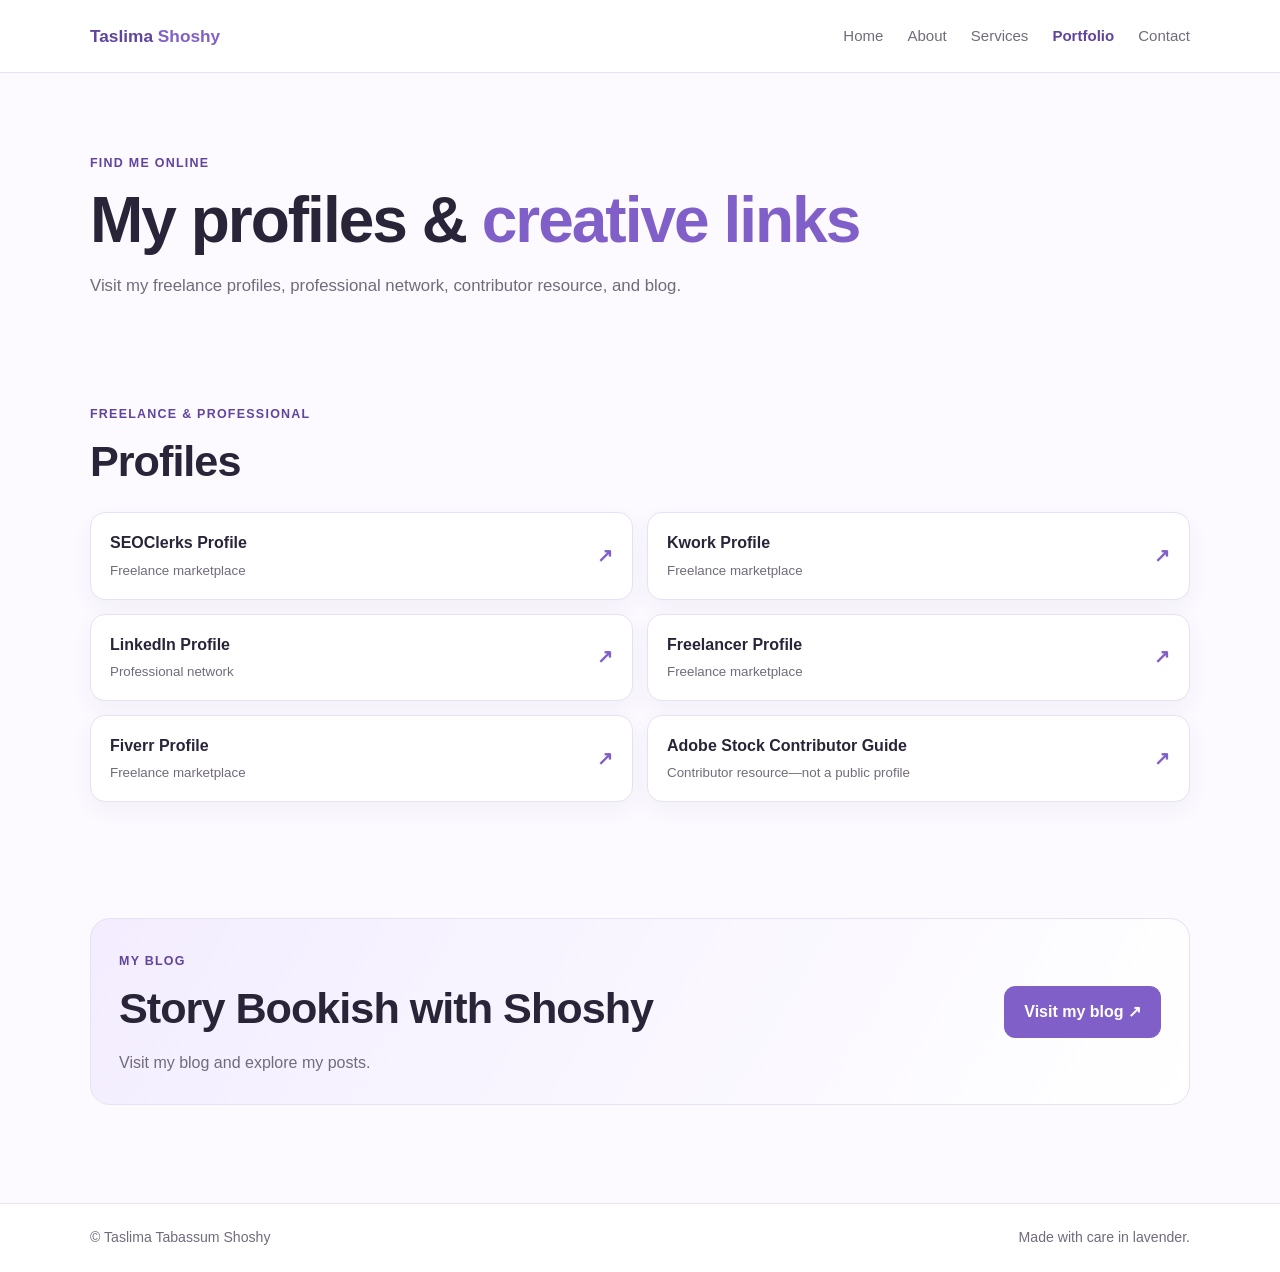
==== portfolio.html @ 029130a4 "Add files via upload" ====
<!DOCTYPE html>
<html lang="en">
<head>
  <meta charset="UTF-8">
  <meta name="viewport" content="width=device-width, initial-scale=1">
  <meta name="description" content="Portfolio links for Taslima Tabassum Shoshy.">
  <title>Portfolio | Taslima Tabassum Shoshy</title>
  <link rel="stylesheet" href="style.css">
  <script src="script.js" defer></script>
</head>
<body>
  <header class="site-header">
    <nav class="nav container" aria-label="Main navigation">
      <a class="brand" href="index.html">Taslima <span>Shoshy</span></a>
      <button class="menu-toggle" aria-label="Open menu" aria-expanded="false">☰</button>
      <div class="nav-links">
        <a href="index.html">Home</a>
        <a href="about.html">About</a>
        <a href="services.html">Services</a>
        <a href="portfolio.html" aria-current="page">Portfolio</a>
        <a href="contact.html">Contact</a>
      </div>
    </nav>
  </header>

  <main>
    <section class="page-hero container">
      <span class="eyebrow">FIND ME ONLINE</span>
      <h1>My profiles & <span class="text-gradient">creative links</span></h1>
      <p>Visit my freelance profiles, professional network, contributor resource, and blog.</p>
    </section>

    <section class="section container">
      <div class="section-heading">
        <span class="eyebrow">FREELANCE & PROFESSIONAL</span>
        <h2>Profiles</h2>
      </div>

      <div class="profile-grid">
        <a class="profile-link" href="https://www.seoclerk.com/user/tabassumshoshy" target="_blank" rel="noopener noreferrer">
          <span><strong>SEOClerks Profile</strong><small>Freelance marketplace</small></span><b>↗</b>
        </a>
        <a class="profile-link" href="https://kwork.com/user/tabassumshoshy" target="_blank" rel="noopener noreferrer">
          <span><strong>Kwork Profile</strong><small>Freelance marketplace</small></span><b>↗</b>
        </a>
        <a class="profile-link" href="https://www.linkedin.com/in/tabassum-shoshy-b8b8b1446/" target="_blank" rel="noopener noreferrer">
          <span><strong>LinkedIn Profile</strong><small>Professional network</small></span><b>↗</b>
        </a>
        <a class="profile-link" href="https://www.freelancer.com.bd/u/tabassumshoshy" target="_blank" rel="noopener noreferrer">
          <span><strong>Freelancer Profile</strong><small>Freelance marketplace</small></span><b>↗</b>
        </a>
        <a class="profile-link" href="https://www.fiverr.com/sellers/tabassumshoshy/" target="_blank" rel="noopener noreferrer">
          <span><strong>Fiverr Profile</strong><small>Freelance marketplace</small></span><b>↗</b>
        </a>
        <a class="profile-link" href="https://helpx.adobe.com/stock/contributor.html" target="_blank" rel="noopener noreferrer">
          <span><strong>Adobe Stock Contributor Guide</strong><small>Contributor resource—not a public profile</small></span><b>↗</b>
        </a>
      </div>
    </section>

    <section class="section container">
      <div class="blog-feature">
        <div>
          <span class="eyebrow">MY BLOG</span>
          <h2>Story Bookish with Shoshy</h2>
          <p>Visit my blog and explore my posts.</p>
        </div>
        <a class="button" href="https://storybookishwithshoshy.blogspot.com/"
           target="_blank" rel="noopener noreferrer">Visit my blog ↗</a>
      </div>
    </section>
  </main>

  <footer class="footer">
    <div class="container footer-inner">
      <span>© <span data-year></span> Taslima Tabassum Shoshy</span>
      <span>Made with care in lavender.</span>
    </div>
  </footer>
</body>
</html>
---- style.css ----
:root {
  --purple: #8060c8;
  --purple-dark: #60449f;
  --lavender: #f3edff;
  --lavender-2: #e9ddff;
  --ink: #292438;
  --muted: #716b7c;
  --white: #fff;
  --line: #e8e0f3;
  --shadow: 0 16px 38px rgba(67, 45, 108, .09);
}

* { box-sizing: border-box; }

html { scroll-behavior: smooth; }

body {
  margin: 0;
  color: var(--ink);
  background: #fcfaff;
  font-family: Arial, Helvetica, sans-serif;
  line-height: 1.65;
}

a { color: inherit; text-decoration: none; }

.container {
  width: min(1100px, calc(100% - 40px));
  margin: 0 auto;
}

.site-header {
  position: sticky;
  top: 0;
  z-index: 10;
  background: rgba(255,255,255,.92);
  border-bottom: 1px solid var(--line);
  backdrop-filter: blur(12px);
}

.nav {
  min-height: 72px;
  display: flex;
  align-items: center;
  justify-content: space-between;
  gap: 20px;
}

.brand {
  color: var(--purple-dark);
  font-size: 1.08rem;
  font-weight: 800;
}

.brand span { color: var(--purple); }

.nav-links {
  display: flex;
  align-items: center;
  gap: 24px;
}

.nav-links a {
  color: var(--muted);
  font-size: .94rem;
}

.nav-links a:hover,
.nav-links a[aria-current="page"] {
  color: var(--purple-dark);
}

.nav-links a[aria-current="page"] { font-weight: 700; }

.menu-toggle {
  display: none;
  border: 0;
  background: transparent;
  color: var(--purple-dark);
  font-size: 1.6rem;
  cursor: pointer;
}

.hero {
  min-height: 580px;
  padding-top: 70px;
  padding-bottom: 70px;
  display: grid;
  grid-template-columns: 1.25fr .75fr;
  align-items: center;
  gap: 55px;
}

.eyebrow {
  display: inline-block;
  margin-bottom: 12px;
  color: var(--purple-dark);
  font-size: .78rem;
  font-weight: 800;
  letter-spacing: .1em;
}

h1 {
  margin: 0;
  font-size: clamp(2.7rem, 6vw, 4.8rem);
  line-height: 1.08;
  letter-spacing: -2px;
}

.text-gradient {
  color: var(--purple);
}

.hero-copy,
.page-hero p,
.section-heading p,
.feature-card p,
.service-card p,
.contact-card p,
.blog-feature p {
  color: var(--muted);
}

.hero-copy {
  max-width: 610px;
  margin: 20px 0 26px;
  font-size: 1.08rem;
}

.button-row {
  display: flex;
  flex-wrap: wrap;
  gap: 12px;
}

.button {
  display: inline-flex;
  justify-content: center;
  align-items: center;
  gap: 8px;
  padding: 12px 19px;
  color: var(--white);
  background: var(--purple);
  border: 1px solid var(--purple);
  border-radius: 11px;
  font-weight: 700;
  transition: .2s ease;
}

.button:hover {
  background: var(--purple-dark);
  border-color: var(--purple-dark);
  transform: translateY(-2px);
}

.button-outline {
  color: var(--purple-dark);
  background: transparent;
}

.button-outline:hover {
  color: var(--white);
}

.hero-card {
  padding: 36px 28px;
  text-align: center;
  background: linear-gradient(145deg, #f1e9ff, #fff);
  border: 1px solid var(--line);
  border-radius: 26px;
  box-shadow: var(--shadow);
}

.avatar {
  width: 118px;
  height: 118px;
  margin: 0 auto 20px;
  display: grid;
  place-items: center;
  color: white;
  background: linear-gradient(135deg, #b29aeb, var(--purple-dark));
  border-radius: 50%;
  font-size: 2rem;
  font-weight: 800;
  box-shadow: 0 14px 28px rgba(96,68,159,.22);
}

.card-label {
  color: var(--purple-dark);
  font-size: .7rem;
  font-weight: 800;
  letter-spacing: .09em;
}

.hero-card h2 {
  margin: 8px 0 4px;
  font-size: 1.35rem;
}

.hero-card p { color: var(--muted); }

.text-link {
  display: inline-block;
  margin-top: 10px;
  color: var(--purple-dark);
  font-weight: 700;
}

.section { padding-top: 58px; padding-bottom: 58px; }

.section-heading { max-width: 650px; margin-bottom: 26px; }

.section-heading h2,
.page-hero h1 {
  margin: 0;
}

.section-heading h2,
.cta-section h2,
.blog-feature h2 {
  font-size: clamp(1.9rem, 4vw, 2.7rem);
  line-height: 1.15;
  letter-spacing: -1px;
}

.section-heading p { max-width: 610px; }

.feature-grid,
.service-grid,
.contact-grid {
  display: grid;
  grid-template-columns: repeat(3, 1fr);
  gap: 18px;
}

.feature-card,
.service-card,
.contact-card,
.panel {
  padding: 26px;
  background: var(--white);
  border: 1px solid var(--line);
  border-radius: 20px;
  box-shadow: var(--shadow);
}

.feature-card { transition: .2s ease; }
.feature-card:hover { transform: translateY(-4px); }

.feature-icon {
  width: 48px;
  height: 48px;
  display: grid;
  place-items: center;
  color: var(--purple-dark);
  background: var(--lavender);
  border: 1px solid var(--line);
  border-radius: 14px;
  font-size: 1.15rem;
  font-weight: 800;
}

.feature-card h3,
.service-card h2,
.contact-card h2 {
  margin: 16px 0 6px;
  font-size: 1.25rem;
}

.feature-card p { min-height: 52px; }

.cta-section {
  margin-top: 42px;
  margin-bottom: 70px;
  padding: 34px;
  display: flex;
  align-items: center;
  justify-content: space-between;
  gap: 24px;
  color: white;
  background: linear-gradient(120deg, #7554bd, #9b7ce0);
  border-radius: 24px;
  box-shadow: var(--shadow);
}

.cta-section .eyebrow,
.cta-section p { color: #f2eaff; }

.cta-section h2 { margin: 0; }

.button-light {
  flex: 0 0 auto;
  color: var(--purple-dark);
  background: white;
  border-color: white;
}

.button-light:hover {
  color: white;
  background: transparent;
  border-color: white;
}

.page-hero {
  padding-top: 76px;
  padding-bottom: 26px;
}

.page-hero h1 { font-size: clamp(2.5rem, 6vw, 4rem); }
.page-hero p { max-width: 650px; font-size: 1.05rem; }

.two-column {
  display: grid;
  grid-template-columns: 1.2fr .8fr;
  gap: 20px;
}

.about-panel p { color: var(--muted); }

.accent-panel {
  background: linear-gradient(145deg, var(--lavender), white);
}

.accent-panel h2 { margin-bottom: 6px; }

.service-grid { grid-template-columns: repeat(3, 1fr); }

.service-number {
  float: right;
  color: #b6a2df;
  font-weight: 800;
}

.service-card .feature-icon { margin-top: 8px; }

.note-box,
.small-note {
  margin-top: 22px;
  padding: 16px 18px;
  color: var(--muted);
  background: var(--lavender);
  border: 1px solid var(--line);
  border-radius: 12px;
}

.profile-grid {
  display: grid;
  grid-template-columns: repeat(2, 1fr);
  gap: 14px;
}

.profile-link {
  min-height: 82px;
  padding: 17px 19px;
  display: flex;
  align-items: center;
  justify-content: space-between;
  gap: 12px;
  background: white;
  border: 1px solid var(--line);
  border-radius: 15px;
  box-shadow: 0 8px 22px rgba(67,45,108,.05);
  transition: .2s ease;
}

.profile-link:hover {
  transform: translateY(-3px);
  border-color: #c9b8eb;
  box-shadow: var(--shadow);
}

.profile-link strong,
.profile-link small { display: block; }

.profile-link small {
  margin-top: 3px;
  color: var(--muted);
}

.profile-link b {
  color: var(--purple);
  font-size: 1.2rem;
}

.blog-feature {
  padding: 28px;
  display: flex;
  align-items: center;
  justify-content: space-between;
  gap: 22px;
  background: linear-gradient(120deg, var(--lavender), white);
  border: 1px solid var(--line);
  border-radius: 20px;
}

.blog-feature h2 { margin: 0; }
.blog-feature p { margin-bottom: 0; }

.contact-grid { grid-template-columns: repeat(2, 1fr); }
.contact-card p { min-height: 48px; }
.small-note { background: transparent; }

.footer {
  margin-top: 40px;
  border-top: 1px solid var(--line);
  background: white;
}

.footer-inner {
  min-height: 68px;
  display: flex;
  align-items: center;
  justify-content: space-between;
  gap: 16px;
  color: var(--muted);
  font-size: .88rem;
}

@media (max-width: 760px) {
  .nav {
    min-height: 66px;
    flex-wrap: wrap;
    padding-top: 12px;
    padding-bottom: 12px;
  }

  .menu-toggle { display: block; }

  .nav-links {
    display: none;
    width: 100%;
    padding: 10px 0 4px;
    flex-direction: column;
    align-items: flex-start;
    gap: 12px;
  }

  .nav-links.open { display: flex; }

  .hero,
  .two-column,
  .feature-grid,
  .service-grid,
  .profile-grid,
  .contact-grid {
    grid-template-columns: 1fr;
  }

  .hero {
    min-height: 0;
    padding-top: 48px;
    gap: 28px;
  }

  .cta-section,
  .blog-feature {
    align-items: flex-start;
    flex-direction: column;
  }

  .cta-section { margin-bottom: 48px; }

  .footer-inner {
    padding-top: 15px;
    padding-bottom: 15px;
    align-items: flex-start;
    flex-direction: column;
    justify-content: center;
  }
}

@media (prefers-reduced-motion: reduce) {
  html { scroll-behavior: auto; }
  *, *::before, *::after { transition: none !important; }
}
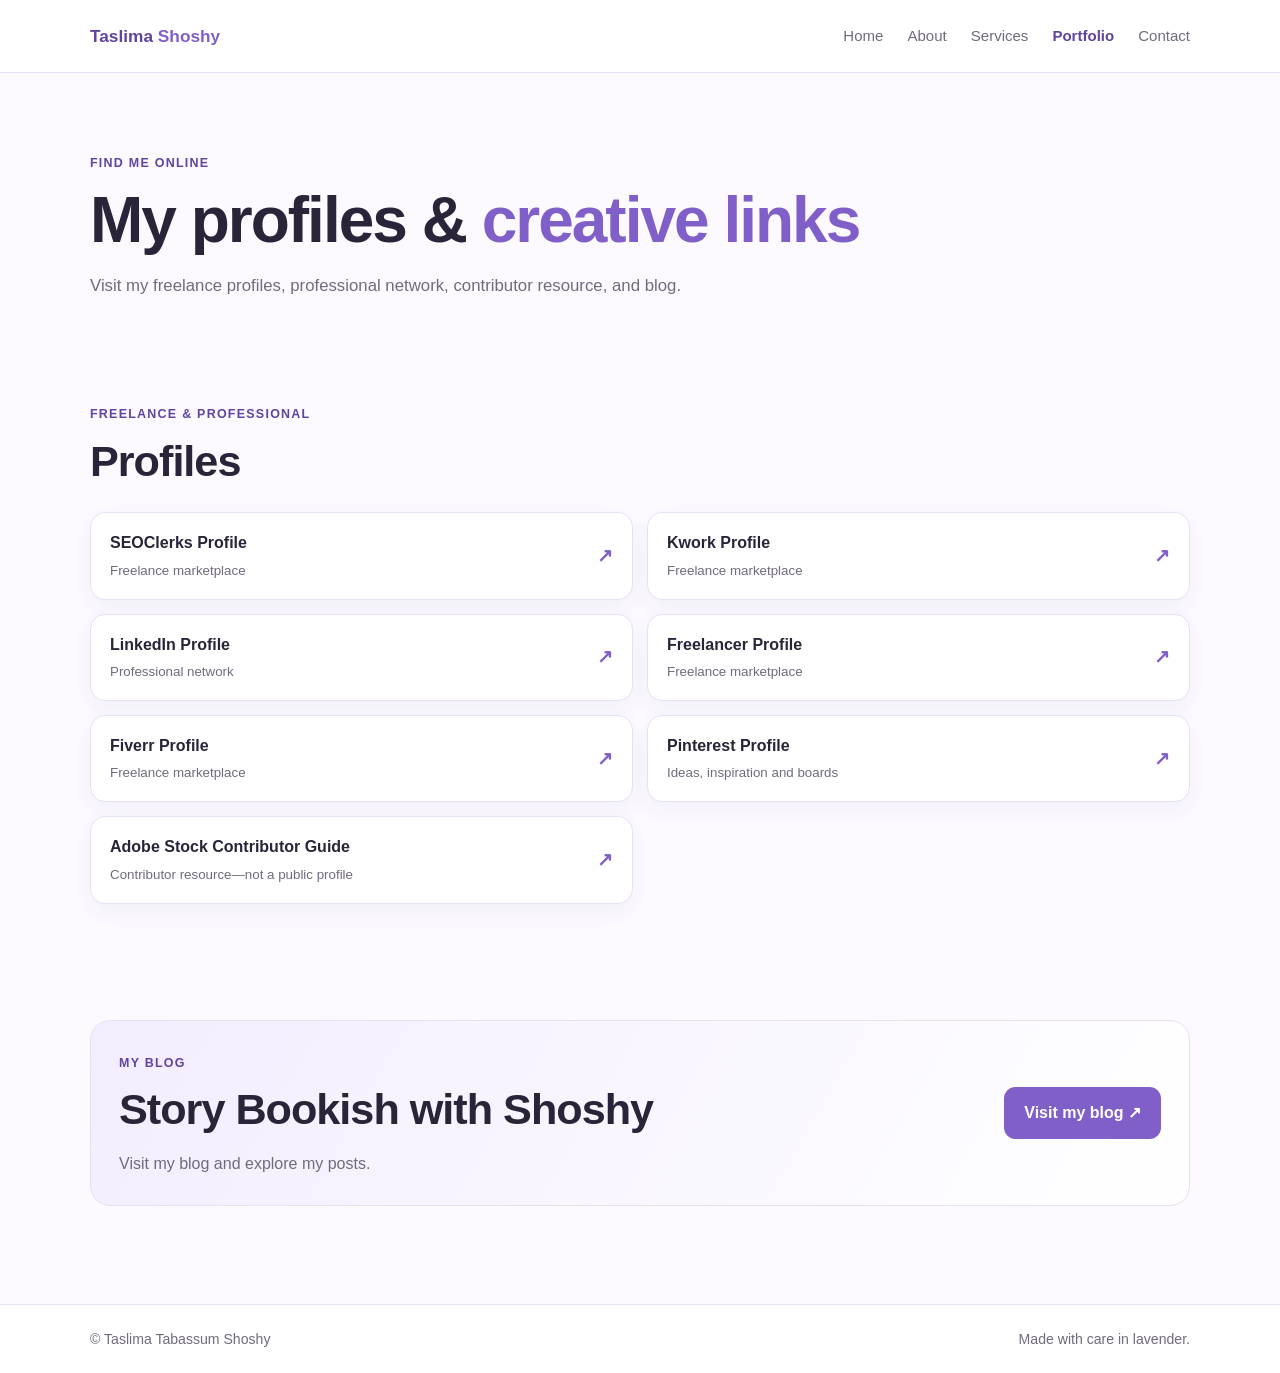
==== commit d93ee971: "Add Pinterest link to portfolio page" ====
--- a/portfolio.html
+++ b/portfolio.html
@@ -52,6 +52,9 @@
         <a class="profile-link" href="https://www.fiverr.com/sellers/tabassumshoshy/" target="_blank" rel="noopener noreferrer">
           <span><strong>Fiverr Profile</strong><small>Freelance marketplace</small></span><b>↗</b>
         </a>
+        <a class="profile-link" href="https://www.pinterest.com/tabassumshoshy/" target="_blank" rel="noopener noreferrer">
+          <span><strong>Pinterest Profile</strong><small>Ideas, inspiration and boards</small></span><b>↗</b>
+        </a>
         <a class="profile-link" href="https://helpx.adobe.com/stock/contributor.html" target="_blank" rel="noopener noreferrer">
           <span><strong>Adobe Stock Contributor Guide</strong><small>Contributor resource—not a public profile</small></span><b>↗</b>
         </a>
@@ -78,4 +81,4 @@
     </div>
   </footer>
 </body>
-</html>+</html>
